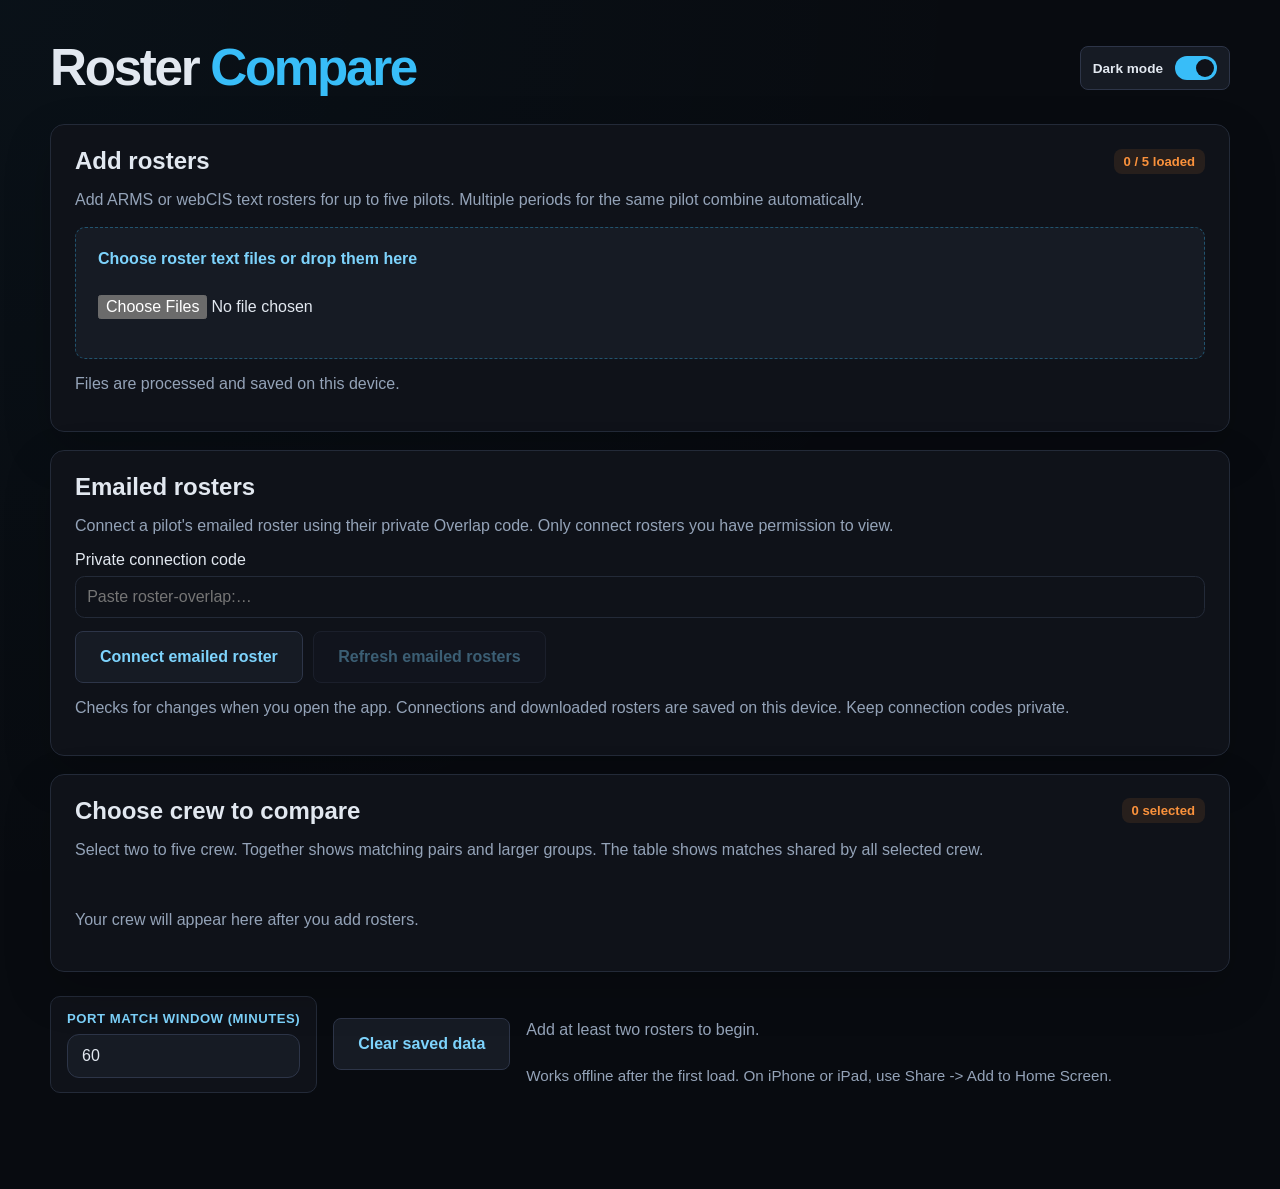
==== index.html @ 6c85fba0 "layout" ====
<!DOCTYPE html>
<html lang="en-GB" data-theme="dark">
  <head>
    <meta charset="UTF-8" />
    <meta name="referrer" content="no-referrer" />
    <meta name="viewport" content="width=device-width, initial-scale=1.0" />
    <meta
      name="description"
      content="Load up to five crew rosters and choose who to compare, locally on your device."
    />
    <meta id="theme-colour" name="theme-color" content="#080b10" />
    <meta name="mobile-web-app-capable" content="yes" />
    <meta name="apple-mobile-web-app-capable" content="yes" />
    <meta name="apple-mobile-web-app-title" content="Roster Compare" />
    <meta name="apple-mobile-web-app-status-bar-style" content="default" />
    <title>Roster Compare</title>
    <link rel="manifest" href="./manifest.json" />
    <link rel="icon" href="./icon.svg" type="image/svg+xml" />
    <link rel="apple-touch-icon" href="./apple-touch-icon.png" />
    <script>
      try {
        if (localStorage.getItem("roster-compare-theme") === "light") {
          document.documentElement.dataset.theme = "light";
          document.getElementById("theme-colour").setAttribute("content", "#f3f6fa");
        }
      } catch { /* Use the default theme if storage is unavailable. */ }
    </script>
    <link rel="stylesheet" href="./styles.css?v=20261116-email1" />
  </head>
  <body>
    <main class="shell">
      <section class="hero">
        <div><h1>Roster <span class="hero-accent">Compare</span></h1></div>
        <button id="theme-toggle" class="theme-toggle" type="button" role="switch" aria-checked="true" aria-label="Dark mode">
          <span id="theme-label">Dark mode</span><span class="theme-track" aria-hidden="true"><span class="theme-thumb"></span></span>
        </button>
      </section>

      <form id="compare-form" class="roster-setup">
        <section class="panel">
          <div class="panel-heading">
            <h2>Add rosters</h2>
            <span id="roster-count" class="pill">0 / 5 loaded</span>
          </div>
          <p class="panel-copy">Add ARMS or webCIS text rosters for up to five pilots. Multiple periods for the same pilot combine automatically.</p>
          <label id="roster-dropzone" class="dropzone">
            <span>Choose roster text files or drop them here</span>
            <input id="roster-files" type="file" name="rosters" accept=".txt,text/plain" multiple aria-describedby="upload-help" />
          </label>
          <p id="upload-help" class="panel-copy">Files are processed and saved on this device.</p>
          <p id="upload-status" class="status" role="status" aria-live="polite"></p>
        </section>

        <section class="panel" aria-labelledby="email-heading">
          <div class="panel-heading"><h2 id="email-heading">Emailed rosters</h2></div>
          <p class="panel-copy">Connect a pilot's emailed roster using their private Overlap code. Only connect rosters you have permission to view.</p>
          <label for="email-connection-code">Private connection code</label>
          <input id="email-connection-code" type="password" autocomplete="off" spellcheck="false" placeholder="Paste roster-overlap:…" />
          <div class="email-actions">
            <button id="email-connect-button" type="button" class="secondary-button">Connect emailed roster</button>
            <button id="email-refresh-button" type="button" class="secondary-button" disabled>Refresh emailed rosters</button>
          </div>
          <p class="panel-copy">Checks for changes when you open the app. Connections and downloaded rosters are saved on this device. Keep connection codes private.</p>
          <div id="email-connections"></div>
          <p id="email-status" class="status" role="status" aria-live="polite"></p>
        </section>

        <section class="panel crew-panel" aria-labelledby="crew-heading">
          <div class="panel-heading">
            <h2 id="crew-heading">Choose crew to compare</h2>
            <span id="selection-count" class="pill">0 selected</span>
          </div>
          <p class="panel-copy">Select two to five crew. Together shows matching pairs and larger groups. The table shows matches shared by all selected crew.</p>
          <div id="crew-list" class="crew-list"></div>
        </section>
      </form>

      <section class="actions">
        <label class="control-card" for="min-overlap-minutes">
          <span>Port match window (minutes)</span>
          <input id="min-overlap-minutes" name="min_overlap_minutes" form="compare-form" type="number" min="1" max="1440" step="1" value="60" />
        </label>
        <div class="action-buttons">
          <button id="install-button" type="button" class="secondary-button" hidden>Install app</button>
          <button id="clear-storage-button" type="button" class="secondary-button">Clear saved data</button>
        </div>
        <div class="action-copy">
          <p id="status" class="status" role="status" aria-live="polite">Add at least two rosters to begin.</p>
          <p class="install-hint">Works offline after the first load. On iPhone or iPad, use Share -> Add to Home Screen.</p>
        </div>
      </section>

      <section id="results" class="results hidden">
        <article class="roster-calendar" aria-labelledby="calendar-month">
          <div class="calendar-toolbar">
            <button id="calendar-previous" class="calendar-nav" type="button" aria-label="Previous month">←</button>
            <div class="calendar-heading"><h2 id="calendar-month"></h2><p id="calendar-range-summary" class="calendar-help"></p></div>
            <label class="calendar-range-control" for="calendar-range">Calendar range<select id="calendar-range"><option value="roster">Full roster</option><option value="month">Month</option></select></label>
            <button id="calendar-next" class="calendar-nav" type="button" aria-label="Next month">→</button>
          </div>
          <div id="calendar-crew-legend" class="calendar-crew-legend"></div>
          <p class="calendar-help">Pilot rows show trips, ground duties and home days. Together shows two or more selected pilots in the same port. Each matching crew combination has its own weekly row; click a segment for exact times. Dates and times follow the roster’s local dates. Together timelines run from 00:00 to 24:00 each day; gaps show no qualifying shared period. Shared days off at different domiciles appear in the table below.</p>
          <div class="calendar-legend" aria-label="Shared-time colours">
            <span class="calendar-all-home">Home for the group</span>
            <span class="calendar-some-home">Home for some</span>
            <span class="calendar-all-away">Away for the group</span>
          </div>
          <div class="calendar-time-key" aria-label="Timeline styles"><span><i class="calendar-key-swatch" aria-hidden="true"></i>Free time</span><span><i class="calendar-key-swatch on-call" aria-hidden="true"></i>On call</span><span><i class="calendar-key-swatch on-duty" aria-hidden="true"></i>On duty</span></div>
          <div class="calendar-scroll" tabindex="0" role="region" aria-label="Roster calendar, scroll horizontally on smaller screens">
            <div id="calendar-grid" class="calendar-grid" role="table" aria-label="Pilot rosters and shared time"></div>
          </div>
          <section id="calendar-details" class="calendar-details" aria-live="polite" hidden>
            <div class="calendar-detail-heading"><h3 id="calendar-detail-title"></h3><button id="calendar-detail-close" class="calendar-nav" type="button" aria-label="Close calendar details">×</button></div>
            <p id="calendar-detail-subtitle"></p>
            <p id="calendar-detail-text"></p>
          </section>
        </article>
        <div class="summary-row" id="summary-row"></div>

        <article class="results-card">
          <div class="results-head">
            <h2>Whole-group matches</h2>
            <p>Shared by all selected pilots · roster local time.</p>
          </div>
          <div id="match-filters" class="filter-bar" role="tablist" aria-label="Match filters">
            <button type="button" class="filter-chip is-active" data-filter="all">All</button>
            <button type="button" class="filter-chip" data-filter="port_match">Port match</button>
            <button type="button" class="filter-chip" data-filter="shared_day_off">Days off</button>
          </div>
          <div class="table-wrap">
            <table>
              <thead id="results-head"></thead>
              <tbody id="results-body"></tbody>
            </table>
          </div>
        </article>

        <article class="results-card">
          <h2>Notes</h2>
          <ul id="notes" class="notes"></ul>
        </article>
      </section>
    </main>

    <script type="module" src="./app.js?v=20261116-email1"></script>
  </body>
</html>
---- styles.css ----
:root {
  color-scheme: dark;
  --bg: #080b10;
  --panel: #0f1219;
  --surface2: #161b24;
  --text: #e2e8f0;
  --muted: #94a3b8;
  --line: #232a38;
  --accent: #38bdf8;
  --accent-strong: #7dd3fc;
  --warm: #fb923c;
  --control-border: #2d3548;
  --calendar-bg: #0a0f15;
  --calendar-line: #2b3440;
  --calendar-muted: #a1adbd;
  --calendar-head: #181e28;
  --calendar-hover: #263344;
  --calendar-details: #171e28;
  --calendar-cell-line: #1b232c;
  --ground-bg: #28263a;
  --ground-text: #e3ddf4;
  --leave-text: #c5b7d7;
  --all-home-bg: #14392f;
  --some-home-bg: #39304e;
  --all-away-bg: #16394d;
  --danger: #f87171;
  --shadow: 0 18px 48px rgba(0, 0, 0, 0.18);
}

* {
  box-sizing: border-box;
}

body {
  margin: 0;
  min-height: 100vh;
  font-family: "Avenir Next", "Segoe UI", sans-serif;
  color: var(--text);
  background:
    radial-gradient(ellipse at top left, rgba(56, 189, 248, 0.035), transparent 55%),
    var(--bg);
}

.shell {
  width: min(1180px, calc(100% - 32px));
  margin: 0 auto;
  padding: 40px 0 72px;
}

.hero {
  margin-bottom: 28px;
  display: flex; align-items: center; justify-content: space-between; flex-wrap: wrap; gap: 20px;
}

.eyebrow {
  margin: 0 0 10px;
  font-size: 0.8rem;
  letter-spacing: 0.18em;
  text-transform: uppercase;
  color: var(--accent-strong);
}

h1,
h2 {
  margin: 0;
  font-family: inherit;
  font-weight: 600;
}

h1 {
  max-width: 760px;
  font-size: clamp(2.1rem, 4vw, 4rem);
  line-height: 0.98;
}

.intro,
.panel-copy,
.status,
th,
td,
li {
  color: var(--muted);
}

.intro {
  max-width: 760px;
  margin-top: 14px;
  font-size: 1.02rem;
  line-height: 1.55;
}

.panel-grid,
.summary-row {
  display: grid;
  gap: 18px;
  grid-template-columns: repeat(auto-fit, minmax(290px, 1fr));
}

.panel,
.summary-card,
.results-card {
  background: var(--panel);
  border: 1px solid var(--line);
  border-radius: 14px;
  box-shadow: var(--shadow);
  backdrop-filter: blur(10px);
}

.panel,
.summary-card,
.results-card {
  padding: 22px 24px;
}

.dropzone {
  display: grid;
  gap: 10px;
  margin-top: 18px;
  padding: 22px;
  border: 1.5px dashed rgba(56, 189, 248, 0.35);
  border-radius: 10px;
  background: var(--surface2);
  cursor: pointer;
  min-height: 132px;
}

.dropzone span {
  font-weight: 600;
  color: var(--accent-strong);
}

.dropzone input {
  width: 100%;
  font-size: 16px;
}

.file-list,
.notes,
.summary-meta {
  margin: 16px 0 0;
  padding: 0;
  list-style: none;
}

.file-list li,
.notes li,
.summary-meta li {
  padding: 10px 0;
  border-top: 1px solid var(--line);
}

.actions {
  display: flex;
  align-items: center;
  flex-wrap: wrap;
  gap: 16px;
  margin: 24px 0;
}

.action-buttons,
.action-copy {
  display: flex;
  flex-wrap: wrap;
  gap: 12px;
  align-items: center;
}

.action-copy {
  flex: 1 1 320px;
}

.control-card {
  display: grid;
  gap: 8px;
  min-width: 220px;
  padding: 14px 16px;
  border: 1px solid var(--line);
  border-radius: 10px;
  background: var(--panel);
}

.control-card span {
  color: var(--accent-strong);
  font-size: 0.82rem;
  font-weight: 700;
  letter-spacing: 0.04em;
  text-transform: uppercase;
}

.control-card input {
  width: 100%;
  border: 1px solid var(--control-border);
  border-radius: 12px;
  background: var(--surface2);
  padding: 12px 14px;
  font-size: 1rem;
  color: var(--text);
}

button {
  border: 0;
  border-radius: 8px;
  background: var(--accent);
  color: var(--bg);
  padding: 14px 24px;
  min-height: 52px;
  font-size: 1rem;
  font-weight: 700;
  cursor: pointer;
  box-shadow: 0 8px 22px rgba(56, 189, 248, 0.12);
}

.secondary-button {
  background: var(--surface2);
  border: 1px solid var(--control-border);
  color: var(--accent-strong);
  box-shadow: none;
}

button:disabled {
  cursor: progress;
  opacity: 0.7;
}

.results.hidden {
  display: none;
}

.summary-card h3 {
  margin: 0 0 8px;
  font-size: 1.35rem;
}

.install-hint {
  margin: 0;
  font-size: 0.95rem;
  color: var(--muted);
}

.results-head {
  display: flex;
  justify-content: space-between;
  gap: 12px;
  align-items: end;
  margin-bottom: 14px;
}

.filter-bar {
  display: flex;
  flex-wrap: wrap;
  gap: 10px;
  margin-bottom: 16px;
}

.filter-chip {
  min-height: 40px;
  padding: 10px 14px;
  border: 1px solid var(--control-border);
  background: var(--surface2);
  color: var(--accent-strong);
  box-shadow: none;
}

.filter-chip.is-active {
  background: var(--accent);
  color: var(--bg);
}

.table-wrap {
  overflow-x: auto;
}

table {
  width: 100%;
  border-collapse: collapse;
}

th,
td {
  text-align: left;
  padding: 12px 10px;
  border-top: 1px solid var(--line);
  vertical-align: top;
  font-size: 0.94rem;
}

th {
  color: var(--text);
  font-size: 0.82rem;
  text-transform: uppercase;
  letter-spacing: 0.06em;
}

tbody tr.away-port-row {
  background: rgba(56, 189, 248, 0.04);
}

tbody tr.home-match-row {
  background: rgba(167, 139, 250, 0.04);
}

.pill {
  display: inline-block;
  padding: 5px 10px;
  border-radius: 8px;
  background: rgba(251, 146, 60, 0.10);
  color: var(--warm);
  font-size: 0.82rem;
  font-weight: 700;
}

.empty-state {
  padding: 18px 0 4px;
  color: var(--muted);
}

.uncertain-list {
  margin-top: 14px;
  padding: 0;
  list-style: none;
}

.uncertain-list li {
  display: flex;
  justify-content: space-between;
  gap: 12px;
  padding: 9px 0;
  border-top: 1px solid var(--line);
}

.uncertain-list .duty-code {
  color: var(--accent-strong);
  font-weight: 700;
}

@media (max-width: 860px) {
  .shell {
    width: min(100% - 20px, 1180px);
    padding: 28px 0 48px;
  }

  h1 {
    line-height: 1;
  }

  .actions,
  .results-head {
    flex-direction: column;
    align-items: flex-start;
  }

  .action-buttons,
  .action-copy {
    width: 100%;
  }

  .control-card {
    width: 100%;
  }

  .panel,
  .summary-card,
  .results-card {
    padding: 18px;
    border-radius: 20px;
  }

  th,
  td {
    min-width: 120px;
  }
}

@media (max-width: 560px) {
  .actions {
    position: sticky;
    bottom: 0;
    padding: 12px 0 4px;
    background: linear-gradient(180deg, transparent, var(--bg) 32%);
  }

  button,
  .control-card,
  .action-buttons {
    width: 100%;
  }

  .action-buttons {
    display: grid;
  }
}

.roster-setup { display: grid; gap: 18px; }
.panel-heading { display: flex; flex-wrap: wrap; align-items: center; justify-content: space-between; gap: 12px; }
.dropzone.is-dragging, .dropzone:focus-within { border-color: var(--accent); background: rgba(56, 189, 248, 0.08); }
.crew-list { display: grid; gap: 12px; }
.crew-row { display: flex; align-items: center; gap: 16px; border-top: 1px solid var(--line); padding-top: 14px; }
.crew-choice { display: flex; flex: 1; min-width: 0; align-items: center; gap: 14px; cursor: pointer; padding: 6px 0; }
.crew-choice input { flex: 0 0 auto; width: 22px; height: 22px; accent-color: var(--accent); }
.crew-details { display: grid; gap: 5px; min-width: 0; overflow-wrap: anywhere; }
.crew-details strong { color: var(--text); }
.crew-details > span { font-size: 0.9rem; color: var(--muted); }
.remove-roster { flex: 0 0 auto; width: auto; min-height: 44px; padding: 10px 16px; }
button:disabled { cursor: not-allowed; }
:focus-visible { outline: 3px solid var(--accent); outline-offset: 4px; }
@media (max-width: 560px) {
  .crew-row { gap: 8px; }
  .crew-choice { gap: 10px; }
  .actions { position: static; }
}

/* The roster calendar follows a compact, dark month-board layout. */
.roster-calendar {
  background: var(--calendar-bg);
  color: var(--text);
  border: 1px solid var(--calendar-line);
  border-radius: 20px;
  padding: 24px;
  margin-bottom: 24px;
  box-shadow: var(--shadow);
}
.calendar-toolbar { display: flex; align-items: center; gap: 18px; margin-bottom: 22px; }
.calendar-toolbar h2 { font-family: inherit; font-size: clamp(1.35rem, 3vw, 1.85rem); font-weight: 750; }
.roster-calendar .calendar-nav {
  flex: 0 0 auto; width: 48px; min-height: 40px; padding: 7px 12px;
  background: var(--surface2); color: var(--text); border: 1px solid var(--control-border);
  border-radius: 9px; box-shadow: none; font-size: 1.1rem;
}
.roster-calendar .calendar-nav:disabled { opacity: .3; }
.calendar-crew-legend { display: flex; flex-wrap: wrap; gap: 12px 24px; }
.calendar-crew-legend > span { display: flex; align-items: center; gap: 7px; font-size: .84rem; }
.calendar-crew-legend > span::before { content: ''; width: 9px; height: 9px; border-radius: 50%; background: var(--crew-colour); }
.calendar-crew-legend > span > span { color: var(--calendar-muted); font-size: .75rem; }
.calendar-help { color: var(--calendar-muted); font-size: .78rem; line-height: 1.65; margin: 17px 0; }
.calendar-legend { display: flex; flex-wrap: wrap; gap: 12px 18px; font-size: .74rem; margin: 0 0 16px; }
.calendar-legend span { border-left: 4px solid var(--overlap-colour); padding: 3px 0 3px 8px; }
.calendar-all-home { --overlap-colour: #34d399; --overlap-bg: var(--all-home-bg); }
.calendar-some-home { --overlap-colour: #c4a0f4; --overlap-bg: var(--some-home-bg); }
.calendar-all-away { --overlap-colour: #38bdf8; --overlap-bg: var(--all-away-bg); }
.calendar-scroll { overflow-x: auto; border: 1px solid var(--calendar-line); border-radius: 12px; }
.calendar-grid { min-width: 930px; font-size: .73rem; }
.calendar-lane { display: grid; grid-template-columns: 108px repeat(7, minmax(0, 1fr)); align-items: stretch; }
.calendar-day-head { background: var(--calendar-head); font-weight: 700; border-bottom: 1px solid var(--calendar-line); }
.calendar-day-head > span { padding: 14px 8px; }
.calendar-week + .calendar-week { border-top: 1px solid var(--calendar-line); }
.calendar-dates { min-height: 39px; padding-top: 5px; font-weight: 700; font-size: .85rem; }
.calendar-dates > span { padding: 8px; }
.calendar-pilot-lane { min-height: 36px; }
.calendar-row-name {
  color: var(--crew-colour, #d7deea); display: flex; align-items: center;
  padding: 6px 8px; overflow: hidden; font-size: .69rem; font-weight: 700;
  overflow-wrap: anywhere; background: var(--calendar-bg);
  position: sticky; left: 0; z-index: 1;
}
.roster-calendar .calendar-bar {
  display: block; min-width: 0; width: auto; min-height: 30px; margin: 2px;
  padding: 6px 7px; border: 0; border-left: 3px solid var(--crew-colour, var(--overlap-colour));
  border-radius: 4px; box-shadow: none; color: var(--text); text-align: left;
  font: inherit; font-size: .69rem; line-height: 1.5; white-space: nowrap; overflow: hidden; text-overflow: ellipsis;
  background: transparent;
}
.roster-calendar .calendar-trip { background: color-mix(in srgb, var(--crew-colour) 19%, var(--calendar-bg)); font-weight: 650; }
.roster-calendar .calendar-home, .roster-calendar .calendar-reserve, .roster-calendar .calendar-unknown { color: var(--calendar-muted); }
.roster-calendar .calendar-unavailable { color: #647080; border-left-color: #26313e; }
.roster-calendar .calendar-bar:hover { background: var(--calendar-hover); color: var(--text); }
.roster-calendar .calendar-bar:focus-visible { outline: 2px solid var(--text); outline-offset: -2px; }
.roster-calendar .calendar-overlap { background: var(--overlap-bg); border-left-color: var(--overlap-colour); font-weight: 650; }
.roster-calendar .is-outside { opacity: .45; }
.calendar-together { border-top: 1px dashed var(--calendar-line); margin-top: 5px; padding: 4px 0 7px; }
.calendar-together .calendar-lane { min-height: 36px; }
.calendar-no-overlap { grid-column: 2 / -1; display: flex; align-items: center; padding: 7px; color: var(--calendar-muted); font-size: .69rem; }
.calendar-details { background: var(--calendar-details); border: 1px solid var(--calendar-line); border-radius: 12px; margin-top: 16px; padding: 16px; }
.calendar-detail-heading { display: flex; justify-content: space-between; align-items: center; gap: 12px; }
.calendar-detail-heading h3 { margin: 0; font-size: 1rem; }
.calendar-details p { color: var(--muted); font-size: .85rem; line-height: 1.6; }
#calendar-detail-text { white-space: pre-line; }
.roster-calendar [hidden] { display: none; }
@media (max-width: 560px) {
  .roster-calendar { padding: 16px 12px; border-radius: 16px; }
  .calendar-toolbar { gap: 10px; }
  .calendar-toolbar h2 { flex: 1; text-align: center; }
}

.calendar-cell { min-width: 0; display: flex; border-right: 1px solid var(--calendar-cell-line); }
.roster-calendar .calendar-cell .calendar-bar { width: calc(100% - 4px); }

.hero-accent { color: var(--accent); }
.hero h1 { letter-spacing: -0.045em; line-height: 1.1; }
.crew-list { grid-template-columns: repeat(auto-fit, minmax(min(100%, 280px), 1fr)); gap: 16px; margin-top: 18px; }
.crew-row { display: block; position: relative; padding: 22px 18px; border: 1px solid var(--crew-colour, var(--line)); border-radius: 14px; background: var(--panel); }
.crew-profile { min-width: 0; }
.crew-choice { align-items: flex-start; padding-top: 35px; }
.crew-choice input { accent-color: var(--crew-colour, var(--accent)); }
.remove-roster { position: absolute; top: 12px; right: 12px; min-height: 34px; font-size: 12px; padding: 6px 10px; color: var(--danger); border-color: rgba(248,113,113,.25); background: rgba(248,113,113,.08); }
.domicile-control { display: grid; gap: 8px; margin-top: 18px; padding-top: 18px; border-top: 1px solid var(--line); font-size: 14px; }
.domicile-control select, .calendar-range-control select { width: 100%; min-height: 42px; padding: 8px 10px; border: 1px solid var(--control-border); border-radius: 6px; color: var(--text); background: var(--surface2); font: inherit; }
.domicile-help { color: var(--muted); font-size: 12px; line-height: 1.6; margin: 9px 0 0; }
.calendar-toolbar { flex-wrap: wrap; }
.calendar-heading { flex: 1; min-width: 220px; }
.calendar-heading .calendar-help { margin: 8px 0 0; }
.calendar-range-control { display: grid; gap: 5px; font-size: 12px; color: var(--muted); min-width: 130px; }
.calendar-week-number { font-size: 10px; color: var(--muted); align-self: center; }
.secondary-button:hover:not(:disabled), .filter-chip:hover:not(:disabled) { border-color: var(--accent); color: var(--accent); }
button:disabled { opacity: .4; }
[hidden] { display: none !important; }
@media (max-width: 560px) {
  .calendar-heading { min-width: 100%; }
  .calendar-range-control { flex: 1; }
  .summary-row { grid-template-columns: 1fr; }
}
/* Colour choices apply to the entire app, including the calendar and native controls. */
:root[data-theme="light"] {
  color-scheme: light;
  --bg: #f3f6fa;
  --panel: #ffffff;
  --surface2: #edf2f7;
  --text: #18283e;
  --muted: #516278;
  --line: #d5dfeb;
  --control-border: #b8c6d8;
  --accent: #0369a1;
  --accent-strong: #075985;
  --warm: #9a490e;
  --danger: #b42332;
  --shadow: 0 12px 36px rgba(30, 50, 80, .06);
  --calendar-bg: #ffffff;
  --calendar-line: #ced9e5;
  --calendar-muted: #516278;
  --calendar-head: #edf2f7;
  --calendar-hover: #e0eaf5;
  --calendar-details: #f0f4fa;
  --calendar-cell-line: #e0e7ef;
  --ground-bg: #ede8f8;
  --ground-text: #42305f;
  --leave-text: #624883;
  --all-home-bg: #d9f0e6;
  --some-home-bg: #e9dff6;
  --all-away-bg: #dceef9;
}
:root[data-theme="light"] .calendar-row-name { color: color-mix(in srgb, var(--crew-colour, #18283e) 60%, #18283e); }
:root[data-theme="light"] .calendar-all-home { --overlap-colour: #047857; }
:root[data-theme="light"] .calendar-some-home { --overlap-colour: #7e3eb1; }
:root[data-theme="light"] .calendar-all-away { --overlap-colour: #0369a1; }
.theme-toggle {
  width: auto; display: inline-flex; align-items: center; gap: 12px; min-height: 44px;
  padding: 9px 12px; border: 1px solid var(--control-border); background: var(--surface2);
  color: var(--text); box-shadow: none; font-size: .85rem; font-weight: 600;
}
.theme-track { display: block; width: 42px; height: 24px; padding: 3px; border-radius: 20px; background: var(--muted); }
.theme-thumb { display: block; width: 18px; height: 18px; border-radius: 50%; background: var(--panel); transform: translateX(0); }
.theme-toggle[aria-checked="true"] .theme-track { background: var(--accent); }
.theme-toggle[aria-checked="true"] .theme-thumb { transform: translateX(18px); }

/* One clock strip per day replaces stacked, day-width overlap boxes. */
.calendar-together { padding: 5px 0 9px; }
.calendar-timeline-lane { min-height: 36px; }
.calendar-together-title { padding: 2px 8px 5px; color: var(--calendar-muted); font-size: .65rem; font-weight: 700; }
.calendar-timeline-lane + .calendar-timeline-lane { border-top: 1px solid var(--calendar-cell-line); }
.calendar-combination-name { flex-direction: column; align-items: flex-start; justify-content: center; gap: 1px; line-height: 1.25; font-size: .64rem; color: var(--text); }
.calendar-combination-name > span { max-width: 100%; overflow-wrap: anywhere; }
.calendar-timeline-cell { display: flex; align-items: center; min-width: 0; padding: 4px 0; border-right: 1px solid var(--calendar-cell-line); }
.calendar-time-track { width: 100%; position: relative; height: 28px; background: var(--surface2); border-radius: 3px; }
.roster-calendar .calendar-time-segment {
  position: absolute; inset-block: 0; margin: 0; min-width: 0; min-height: 0; height: 28px;
  padding: 0; border: 0; border-radius: 3px; display: flex; align-items: center;
  background-color: var(--overlap-bg); color: var(--text); box-shadow: inset 0 -2px var(--overlap-colour);
  overflow: hidden; text-overflow: clip;
}
.calendar-time-segment span { padding-inline: 5px; overflow: hidden; text-overflow: clip; }
.roster-calendar .calendar-time-segment.is-narrow span { visibility: hidden; }
.roster-calendar .calendar-time-segment.continues-before { border-top-left-radius: 0; border-bottom-left-radius: 0; }
.roster-calendar .calendar-time-segment.continues-after { border-top-right-radius: 0; border-bottom-right-radius: 0; }
.roster-calendar .calendar-time-segment.is-on-call { background-image: repeating-linear-gradient(135deg, transparent 0 5px, color-mix(in srgb, var(--overlap-colour) 28%, transparent) 5px 7px); }
.roster-calendar .calendar-time-segment.is-on-duty { background-image: radial-gradient(color-mix(in srgb, var(--overlap-colour) 65%, transparent) 1px, transparent 1px); background-size: 6px 6px; }
.roster-calendar .calendar-time-segment.is-on-call.is-on-duty { background-image: repeating-linear-gradient(135deg, transparent 0 5px, color-mix(in srgb, var(--overlap-colour) 28%, transparent) 5px 7px), radial-gradient(var(--overlap-colour) 1px, transparent 1px); background-size: auto, 6px 6px; }
.roster-calendar .calendar-time-segment:hover, .roster-calendar .calendar-time-segment:focus-visible { z-index: 2; background-color: var(--overlap-bg); filter: brightness(1.12); outline: 2px solid var(--text); outline-offset: -2px; }
.calendar-mixed { --overlap-colour: var(--muted); --overlap-bg: var(--surface2); }
.calendar-time-key { display: flex; flex-wrap: wrap; align-items: center; gap: 10px 18px; color: var(--calendar-muted); font-size: .72rem; margin: -4px 0 14px; }
.calendar-time-key > span { display: inline-flex; align-items: center; gap: 6px; }
.calendar-key-swatch { display: inline-block; width: 25px; height: 11px; border-radius: 2px; background: var(--all-home-bg); border-bottom: 2px solid #34d399; }
.calendar-key-swatch.on-call { background-image: repeating-linear-gradient(135deg, transparent 0 4px, #34d39966 4px 6px); }
.calendar-key-swatch.on-duty { background-image: radial-gradient(#34d399 1px, transparent 1px); background-size: 5px 5px; }

@media print {
  :root, :root[data-theme] { color-scheme: light; --text: #111; --muted: #444; --line: #ccc; --panel: #fff; }
  body { background: #fff; color: #111; }
  .hero, .roster-setup, .actions, .calendar-range-control, .calendar-nav { display: none !important; }
  .shell { width: 100%; padding: 0; }
  .roster-calendar { --calendar-bg: #fff; --calendar-line: #ccc; --calendar-muted: #444; color: #111; padding: 0; border: 0; box-shadow: none; }
  .calendar-scroll { overflow: visible; }
  .calendar-grid { min-width: 0; }
  .calendar-week { break-inside: avoid; }
  .calendar-day-head { background: #eee; }
  .roster-calendar .calendar-bar { color: #111; font-size: 8px; }
  .roster-calendar .calendar-trip { background: #e7edf5; }
  .calendar-row-name { position: static; }
  .calendar-crew-legend, .calendar-crew-legend strong { color: #111; }
  @page { size: A4 landscape; margin: 10mm; }
}

.uncertain-reason { display: block; margin-top: 4px; color: var(--muted); line-height: 1.5; }
.roster-calendar .calendar-ground { background: var(--ground-bg); color: var(--ground-text); }
.roster-calendar .calendar-leave { color: var(--leave-text); }

.email-actions { display: flex; flex-wrap: wrap; gap: .65rem; margin-top: .8rem; }
#email-connection-code { display: block; width: 100%; margin-top: .4rem; padding: .7rem; border: 1px solid var(--line); border-radius: .6rem; background: var(--panel); color: inherit; font: inherit; }
.email-connection { display: flex; align-items: center; justify-content: space-between; gap: .8rem; border-top: 1px solid var(--line); padding: .85rem 0; }
.email-connection span { display: block; font-size: .8rem; margin-top: .25rem; }
.email-connection button { flex-shrink: 0; }
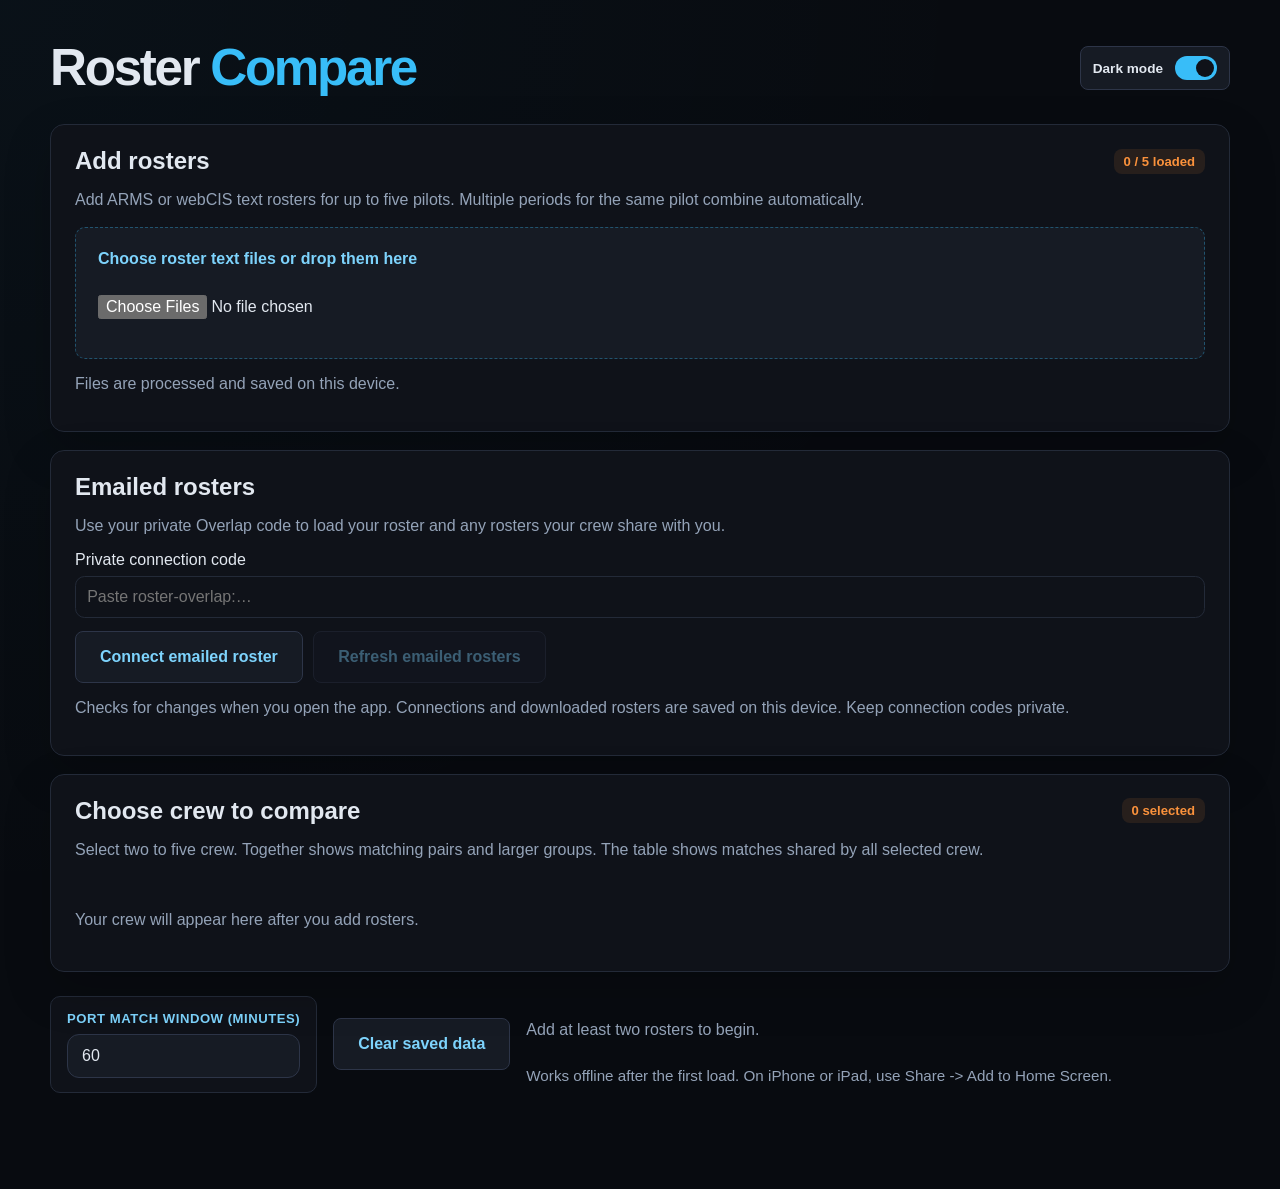
==== commit f86a46f5: "Load shared crew rosters from one connection code" ====
--- a/index.html
+++ b/index.html
@@ -25,7 +25,7 @@
         }
       } catch { /* Use the default theme if storage is unavailable. */ }
     </script>
-    <link rel="stylesheet" href="./styles.css?v=20261116-email1" />
+    <link rel="stylesheet" href="./styles.css?v=20261122-crew1" />
   </head>
   <body>
     <main class="shell">
@@ -53,7 +53,7 @@
 
         <section class="panel" aria-labelledby="email-heading">
           <div class="panel-heading"><h2 id="email-heading">Emailed rosters</h2></div>
-          <p class="panel-copy">Connect a pilot's emailed roster using their private Overlap code. Only connect rosters you have permission to view.</p>
+          <p class="panel-copy">Use your private Overlap code to load your roster and any rosters your crew share with you.</p>
           <label for="email-connection-code">Private connection code</label>
           <input id="email-connection-code" type="password" autocomplete="off" spellcheck="false" placeholder="Paste roster-overlap:…" />
           <div class="email-actions">
@@ -62,6 +62,7 @@
           </div>
           <p class="panel-copy">Checks for changes when you open the app. Connections and downloaded rosters are saved on this device. Keep connection codes private.</p>
           <div id="email-connections"></div>
+          <div id="shared-crew" aria-label="Available shared rosters" hidden></div>
           <p id="email-status" class="status" role="status" aria-live="polite"></p>
         </section>
 
@@ -95,6 +96,7 @@
           <div class="calendar-toolbar">
             <button id="calendar-previous" class="calendar-nav" type="button" aria-label="Previous month">←</button>
             <div class="calendar-heading"><h2 id="calendar-month"></h2><p id="calendar-range-summary" class="calendar-help"></p></div>
+            <label id="calendar-bid-period-control" class="calendar-range-control" for="calendar-bid-period" hidden>Bid period<select id="calendar-bid-period"></select></label>
             <label class="calendar-range-control" for="calendar-range">Calendar range<select id="calendar-range"><option value="roster">Full roster</option><option value="month">Month</option></select></label>
             <button id="calendar-next" class="calendar-nav" type="button" aria-label="Next month">→</button>
           </div>
@@ -142,6 +144,6 @@
       </section>
     </main>
 
-    <script type="module" src="./app.js?v=20261116-email1"></script>
+    <script type="module" src="./app.js?v=20261122-crew1"></script>
   </body>
 </html>
--- a/styles.css
+++ b/styles.css
@@ -17,6 +17,7 @@
   --calendar-hover: #263344;
   --calendar-details: #171e28;
   --calendar-cell-line: #1b232c;
+  --calendar-today-shade: rgba(125, 180, 230, .10);
   --ground-bg: #28263a;
   --ground-text: #e3ddf4;
   --leave-text: #c5b7d7;
@@ -439,7 +440,17 @@
 .calendar-all-away { --overlap-colour: #38bdf8; --overlap-bg: var(--all-away-bg); }
 .calendar-scroll { overflow-x: auto; border: 1px solid var(--calendar-line); border-radius: 12px; }
 .calendar-grid { min-width: 930px; font-size: .73rem; }
-.calendar-lane { display: grid; grid-template-columns: 108px repeat(7, minmax(0, 1fr)); align-items: stretch; }
+.calendar-grid { --calendar-label-width: 108px; }
+.calendar-lane { display: grid; grid-template-columns: var(--calendar-label-width) repeat(7, minmax(0, 1fr)); align-items: stretch; }
+.calendar-week { position: relative; }
+/* Shade the whole date column, including the part of any multi-day trip. */
+.calendar-week.has-today::after {
+  content: ''; position: absolute; top: 0; bottom: 0;
+  left: calc(var(--calendar-label-width) + (100% - var(--calendar-label-width)) / 7 * var(--today-column));
+  width: calc((100% - var(--calendar-label-width)) / 7);
+  background: var(--calendar-today-shade); pointer-events: none; z-index: 2;
+}
+.calendar-dates .is-today time { color: var(--accent-strong); }
 .calendar-day-head { background: var(--calendar-head); font-weight: 700; border-bottom: 1px solid var(--calendar-line); }
 .calendar-day-head > span { padding: 14px 8px; }
 .calendar-week + .calendar-week { border-top: 1px solid var(--calendar-line); }
@@ -530,6 +541,7 @@
   --calendar-hover: #e0eaf5;
   --calendar-details: #f0f4fa;
   --calendar-cell-line: #e0e7ef;
+  --calendar-today-shade: rgba(65, 110, 160, .09);
   --ground-bg: #ede8f8;
   --ground-text: #42305f;
   --leave-text: #624883;
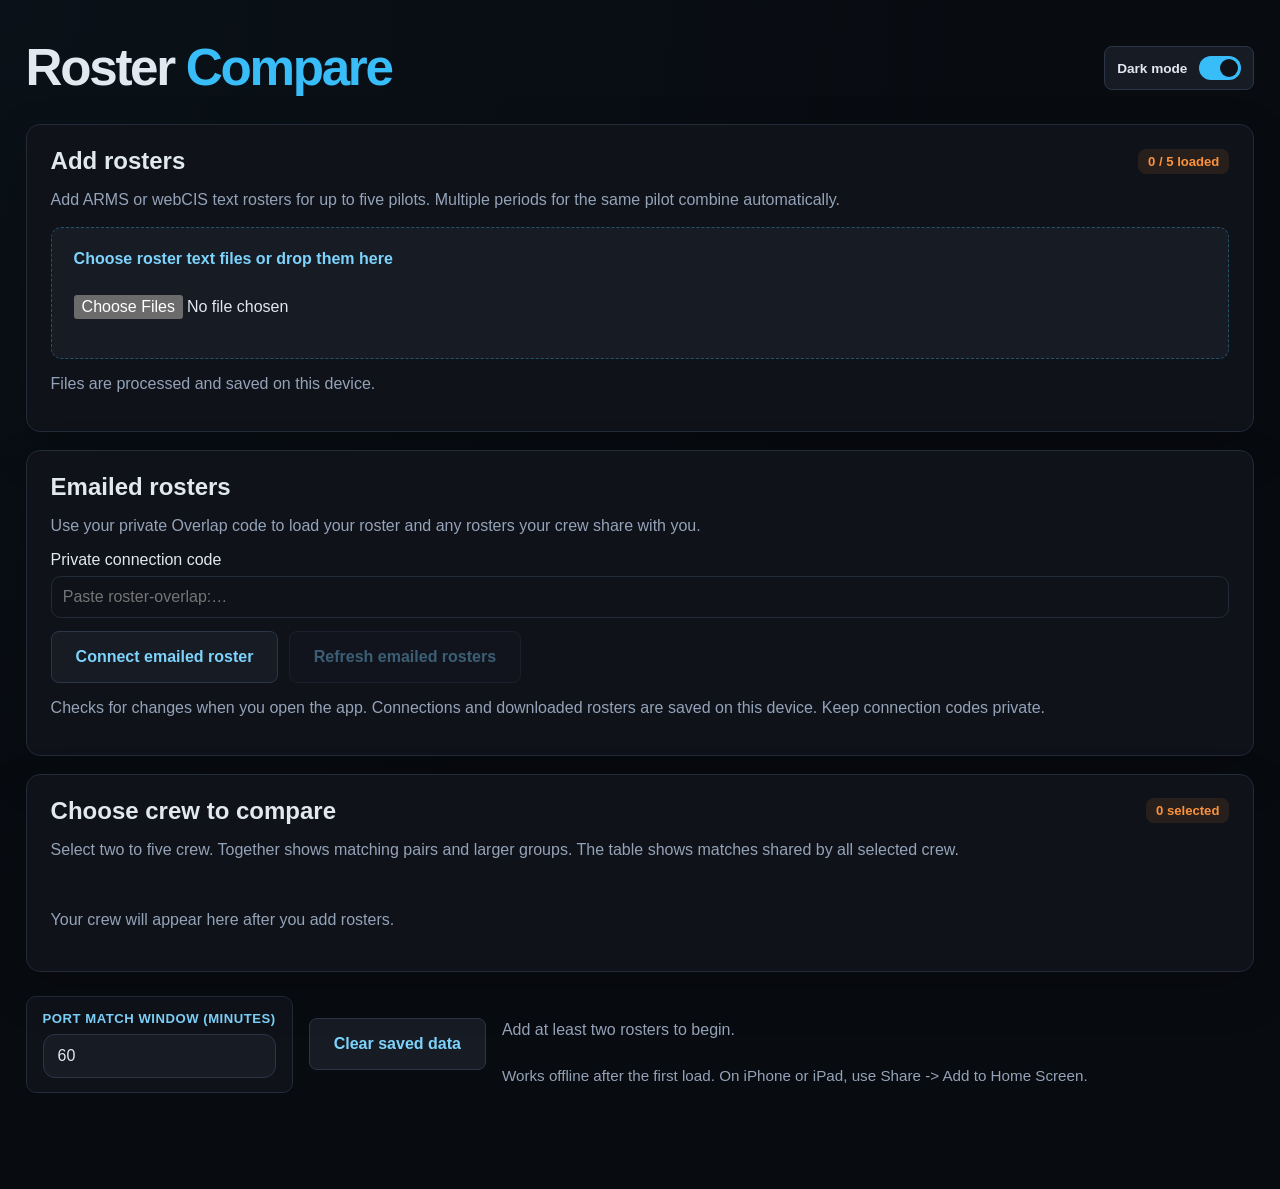
==== commit 7fe908b4: "Make Roster Overlap width responsive" ====
--- a/index.html
+++ b/index.html
@@ -25,7 +25,7 @@
         }
       } catch { /* Use the default theme if storage is unavailable. */ }
     </script>
-    <link rel="stylesheet" href="./styles.css?v=20261122-crew1" />
+    <link rel="stylesheet" href="./styles.css?v=20261122-width1" />
   </head>
   <body>
     <main class="shell">
@@ -144,6 +144,6 @@
       </section>
     </main>
 
-    <script type="module" src="./app.js?v=20261122-crew1"></script>
+    <script type="module" src="./app.js?v=20261122-width1"></script>
   </body>
 </html>
--- a/styles.css
+++ b/styles.css
@@ -43,7 +43,7 @@
 }
 
 .shell {
-  width: min(1180px, calc(100% - 32px));
+  width: calc(100% - 2 * clamp(16px, 2vw, 48px));
   margin: 0 auto;
   padding: 40px 0 72px;
 }
@@ -336,7 +336,7 @@
 
 @media (max-width: 860px) {
   .shell {
-    width: min(100% - 20px, 1180px);
+    width: calc(100% - 20px);
     padding: 28px 0 48px;
   }
 
